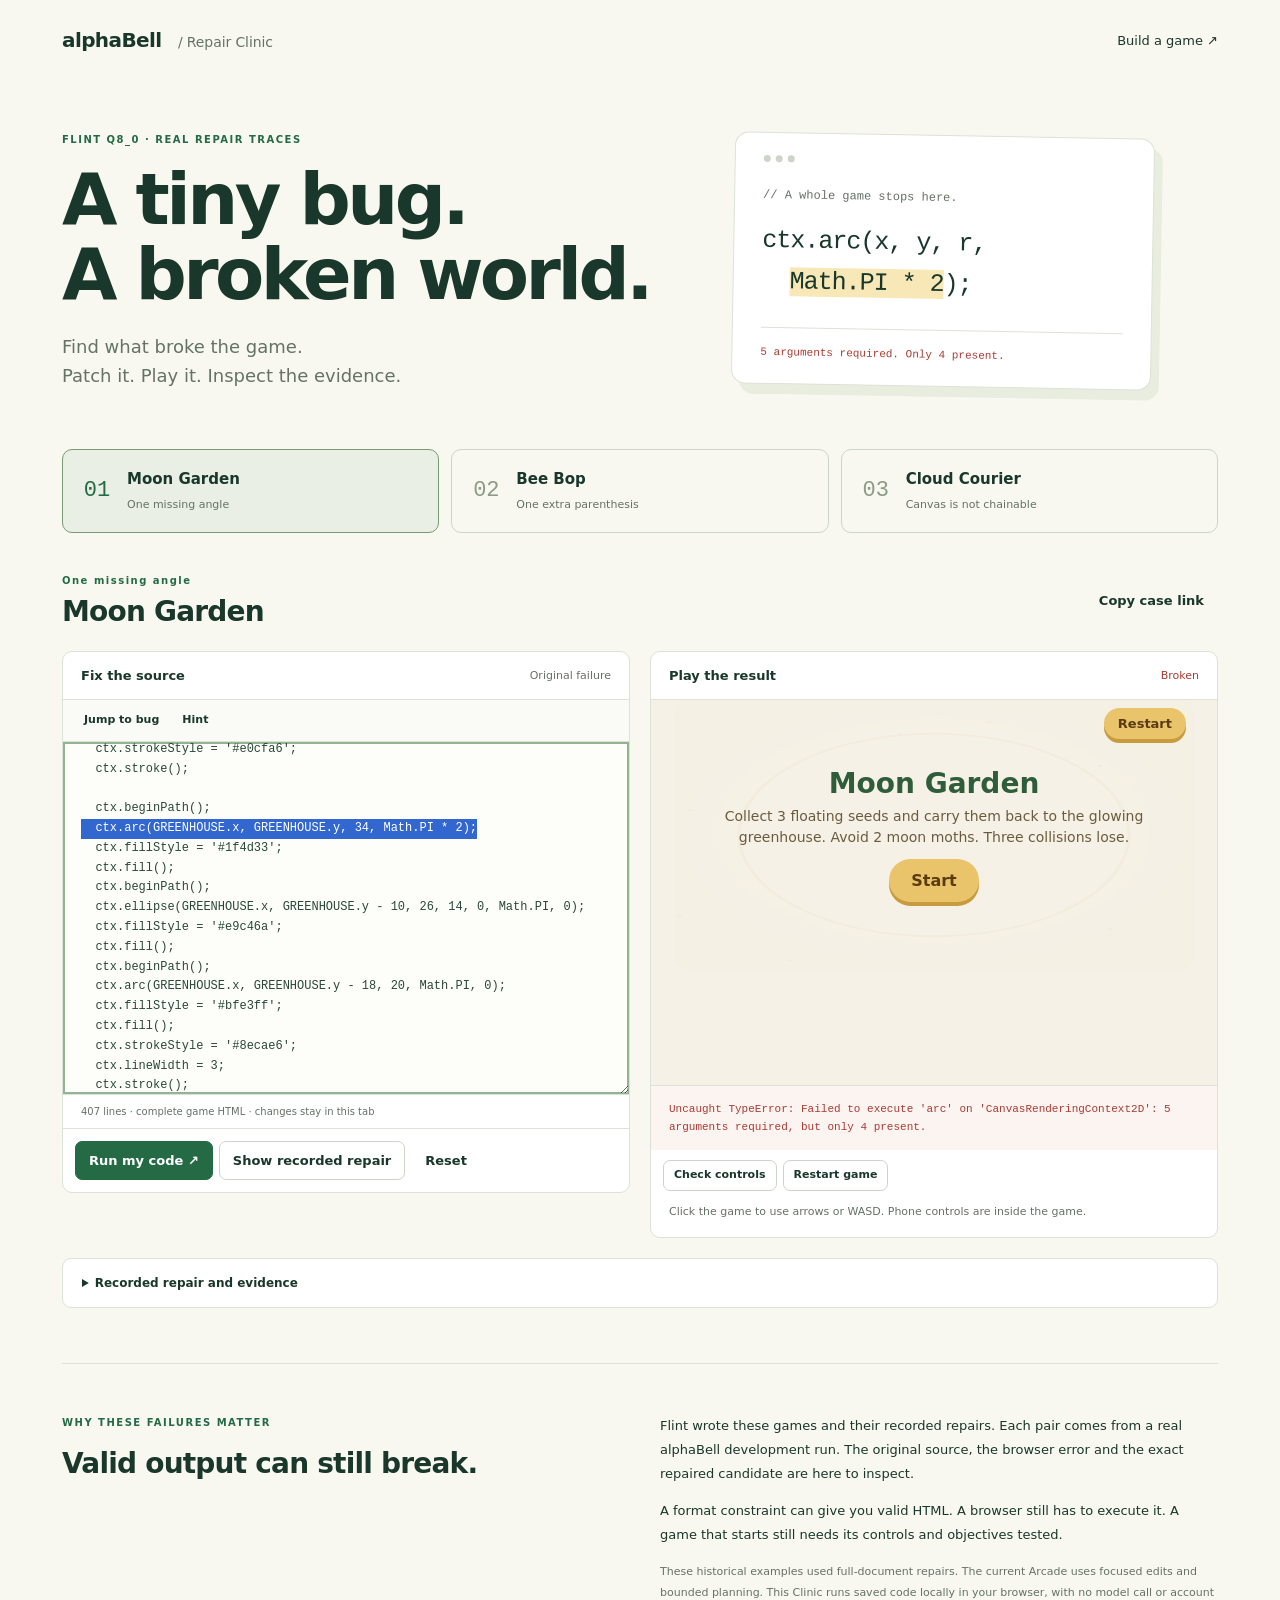
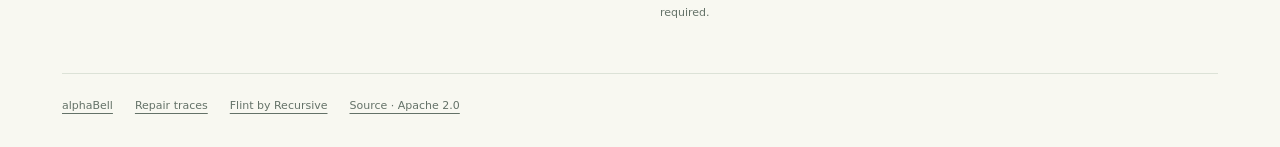
==== index.html @ 0b6dd217 "Build an interactive clinic from real Flint repair traces" ====
<!doctype html>
<html lang="en">
<head>
<meta charset="utf-8">
<meta name="viewport" content="width=device-width, initial-scale=1">
<meta name="description" content="Three real Flint coding failures. Find the bug, patch the game, and play the repair. An open browser-game debugging lab by alphaBell.">
<meta http-equiv="Content-Security-Policy" content="default-src 'self'; script-src 'self' 'unsafe-inline'; style-src 'self' 'unsafe-inline'; img-src 'self' data:; frame-src 'self' blob:; connect-src 'self'; object-src 'none'; base-uri 'none'; form-action 'none'">
<title>Flint Repair Clinic by alphaBell</title>
<link rel="stylesheet" href="style.css">
<script src="app.js" defer></script>
</head>
<body>
<header><a class="brand" href="https://huggingface.co/alphabell" target="_blank" rel="noopener">alphaBell <span>/ Repair Clinic</span></a><a href="https://huggingface.co/spaces/alphabell/Flint-Arcade" target="_blank" rel="noopener">Build a game <span aria-hidden="true">↗</span></a></header>
<main>
<section class="intro">
  <div><p class="eyebrow">FLINT Q8_0 · REAL REPAIR TRACES</p><h1>A tiny bug.<br>A broken world.</h1><p class="lead">Find what broke the game.<br>Patch it. Play it. Inspect the evidence.</p></div>
  <div class="hero-code" aria-hidden="true"><div class="window-dots"><i></i><i></i><i></i></div><span class="code-comment">// A whole game stops here.</span><code>ctx.arc(x, y, r,<br>&nbsp;&nbsp;<mark>Math.PI * 2</mark>);</code><span class="error-underline"></span><p>5 arguments required. Only 4 present.</p></div>
</section>
<nav class="cases" aria-label="Choose a repair case" id="case-list"></nav>
<section class="workshop" aria-labelledby="case-title">
  <div class="case-heading"><div><p class="eyebrow" id="case-label"></p><h2 id="case-title">Loading cases</h2></div><button class="text-button" id="share" type="button">Copy case link</button></div>
  <div class="workbench">
    <div class="source-panel">
      <div class="panel-head"><h3>Fix the source</h3><span id="source-state">Original failure</span></div>
      <div class="source-tools"><button id="fault" type="button">Jump to bug</button><button id="hint" type="button" aria-expanded="false" aria-controls="hint-text">Hint</button></div>
      <p id="hint-text" class="hint" hidden></p>
      <label class="sr-only" for="editor">Complete game HTML, editable</label>
      <textarea id="editor" spellcheck="false" autocapitalize="off" autocomplete="off" autocorrect="off" wrap="off"></textarea>
      <p class="editor-caption" id="editor-caption"></p>
      <div class="actions"><button class="primary" id="run" type="button">Run my code <span aria-hidden="true">↗</span></button><button id="repair" type="button">Show recorded repair</button><button class="text-button" id="reset" type="button">Reset</button></div>
    </div>
    <div class="play-panel">
      <div class="panel-head"><h3>Play the result</h3><span class="status" id="status" role="status" aria-live="polite">Loading</span></div>
      <div class="game-wrap"><iframe id="game" title="Selected game in an isolated preview" sandbox="allow-scripts allow-pointer-lock" referrerpolicy="no-referrer" allow=""></iframe></div>
      <div class="result" id="result" aria-live="polite"></div>
      <div class="play-tools"><button id="check" type="button">Check controls</button><button id="restart" type="button">Restart game</button></div>
      <p class="caption">Click the game to use arrows or WASD. Phone controls are inside the game.</p>
    </div>
  </div>
  <details id="evidence"><summary>Recorded repair and evidence</summary><div class="evidence-body"><p id="case-note"></p><pre id="diff"></pre><div class="evidence-grid"><div><h3>Original browser error</h3><pre id="original-error"></pre></div><div><h3>Recorded checks</h3><p id="recorded-checks"></p><p class="caption">Historical smoke checks cover startup, brief input and restart. They do not establish complete gameplay or model success rates.</p></div></div><p class="hashes" id="hashes"></p><div class="evidence-links"><button id="download" type="button">Download this case</button><a href="cases.json" download>All 3 cases (JSON)</a><a id="source-dataset" target="_blank" rel="noopener">Original dataset ↗</a></div></div></details>
</section>
<section class="notes"><div><p class="eyebrow">WHY THESE FAILURES MATTER</p><h2>Valid output can still break.</h2></div><div><p>Flint wrote these games and their recorded repairs. Each pair comes from a real alphaBell development run. The original source, the browser error and the exact repaired candidate are here to inspect.</p><p>A format constraint can give you valid HTML. A browser still has to execute it. A game that starts still needs its controls and objectives tested.</p><p class="caption">These historical examples used full-document repairs. The current Arcade uses focused edits and bounded planning. This Clinic runs saved code locally in your browser, with no model call or account required.</p></div></section>
<footer><a href="https://huggingface.co/alphabell" target="_blank" rel="noopener">alphaBell</a><a href="https://huggingface.co/datasets/alphabell/Flint-Arcade-Trajectories" target="_blank" rel="noopener">Repair traces</a><a href="https://huggingface.co/RecursiveSI/flint" target="_blank" rel="noopener">Flint by Recursive</a><a href="https://huggingface.co/spaces/alphabell/Flint-Repair-Clinic/tree/main" target="_blank" rel="noopener">Source · Apache 2.0</a></footer>
</main>
<p id="toast" role="status" hidden></p>
</body></html>
---- style.css ----
:root{color-scheme:light;--ink:#19372a;--muted:#647268;--paper:#f8f8f1;--line:#dce2d7;--accent:#246b45;--soft:#e9efe5;--error:#aa3b32;font-family:Inter,ui-sans-serif,system-ui,-apple-system,BlinkMacSystemFont,"Segoe UI",sans-serif;color:var(--ink);background:var(--paper);font-synthesis:none}
*{box-sizing:border-box}body{margin:0}a{color:inherit;text-underline-offset:4px}button,a,textarea{touch-action:manipulation}button{font:inherit;cursor:pointer;border:1px solid #cbd6c8;color:var(--ink);background:white;border-radius:7px;padding:10px 13px;line-height:1.35;font-size:13px;font-weight:600}button:hover{border-color:var(--accent);background:#f4f7f1}button:disabled{opacity:.5;cursor:wait}button:focus-visible,a:focus-visible,summary:focus-visible{outline:3px solid #82ac6a;outline-offset:4px}.primary{background:var(--accent);border-color:var(--accent);color:#fff}.primary:hover{background:#1b5537;color:white}.text-button{border-color:transparent;background:transparent}.sr-only{position:absolute;width:1px;height:1px;margin:-1px;overflow:hidden;clip:rect(0,0,0,0);white-space:nowrap}header{max-width:1220px;margin:auto;display:flex;align-items:center;justify-content:space-between;padding:28px 32px;gap:15px;font-size:13px}header a{text-decoration:none}.brand{font-size:20px;font-weight:800;letter-spacing:-.6px}.brand span{font-size:14px;font-weight:450;letter-spacing:-.1px;color:var(--muted);padding-left:10px}main{max-width:1220px;margin:auto;padding:0 32px}.intro{display:grid;grid-template-columns:1fr .8fr;align-items:center;gap:64px;padding:52px 0 58px}.eyebrow{font-size:10px;letter-spacing:1.5px;line-height:1.6;font-weight:750;margin:0 0 14px;color:var(--accent)}h1{font-size:clamp(44px,5.6vw,76px);letter-spacing:-3.5px;line-height:1.04;margin:0 0 22px;font-weight:750}.lead{font-size:18px;line-height:1.6;color:var(--muted);margin:0}.hero-code{border:1px solid var(--line);border-radius:14px;box-shadow:8px 10px 0 #e8eddf;background:#fff;padding:22px 28px;transform:rotate(1deg);max-width:420px}.window-dots{display:flex;gap:5px;padding-bottom:26px}.window-dots i{width:7px;height:7px;border-radius:50%;background:#cdd5ca}.code-comment{font:12px ui-monospace,SFMono-Regular,monospace;color:var(--muted);display:block;margin:0 0 18px}.hero-code code{font:clamp(18px,2vw,25px)/1.65 ui-monospace,SFMono-Regular,monospace;letter-spacing:-1px}.hero-code mark{background:#f8e8b8;color:inherit}.hero-code p{font:11px/1.7 ui-monospace,SFMono-Regular,monospace;margin:24px 0 0;color:var(--error);border-top:1px solid var(--line);padding-top:15px}.cases{display:grid;grid-template-columns:repeat(3,1fr);gap:12px;margin-bottom:40px}.case-button{text-align:left;display:flex;align-items:center;gap:14px;padding:19px 18px;background:transparent;border-radius:10px;font-size:15px}.case-button[aria-pressed=true]{background:var(--soft);border-color:#799977}.case-num{width:32px;height:36px;display:grid;place-items:center;font:22px ui-monospace,SFMono-Regular,monospace;color:#8b9b86;flex-shrink:0}.case-button[aria-pressed=true] .case-num{color:var(--accent)}.case-button strong{display:block;font-size:15px;margin-bottom:4px}.case-button small{font-size:11px;color:var(--muted);font-weight:400}.case-heading{display:flex;justify-content:space-between;align-items:center;gap:15px;margin-bottom:22px}.case-heading .eyebrow{margin-bottom:6px}h2{font-size:28px;letter-spacing:-.8px;line-height:1.2;margin:0}h3{font-size:13px;margin:0;font-weight:650}.workbench{display:grid;grid-template-columns:1fr 1fr;gap:20px;align-items:start}.source-panel,.play-panel{min-width:0;border:1px solid var(--line);border-radius:10px;background:#fff;overflow:hidden}.panel-head{display:flex;justify-content:space-between;gap:8px;padding:16px 18px;align-items:center;border-bottom:1px solid var(--line)}.panel-head>span{font-size:11px;color:var(--muted)}.source-tools{display:flex;gap:5px;padding:8px 12px;border-bottom:1px solid var(--line);background:#fafbf7}.source-tools button{font-size:11px;padding:5px 9px;border:none;background:transparent}textarea{width:100%;height:352px;display:block;resize:vertical;border:none;outline:none;padding:18px;tab-size:2;font:12px/1.65 ui-monospace,SFMono-Regular,Consolas,monospace;color:#294837;background:#fdfefa;white-space:pre;overscroll-behavior:contain}textarea:focus{box-shadow:inset 0 0 0 2px #94b393}.editor-caption{font-size:10px;line-height:1.5;padding:9px 18px;margin:0;color:var(--muted);border-top:1px solid var(--line)}.actions{display:flex;flex-wrap:wrap;gap:6px;padding:12px;border-top:1px solid var(--line)}.hint{font-size:12px;line-height:1.6;margin:0;background:#edf4e9;border-bottom:1px solid var(--line);padding:12px 18px}.game-wrap{height:385px;background:#eef1e8}iframe{width:100%;height:100%;border:0;background:#eef1e8}.result{padding:14px 18px;min-height:65px;font:11px/1.65 ui-monospace,SFMono-Regular,monospace;border-top:1px solid var(--line);overflow-wrap:anywhere;background:#f6f8f2;white-space:pre-wrap}.result.error{color:var(--error);background:#fcf4f1}.result.ok{color:#246b45}.play-tools{padding:10px 12px 0;display:flex;gap:6px}.play-tools button{font-size:11px;padding:7px 10px}.caption{font-size:11px;line-height:1.65;color:var(--muted);margin:12px 18px 16px}.status[data-kind=error]{color:var(--error)}.status[data-kind=ok]{color:var(--accent)}details{border:1px solid var(--line);border-radius:9px;margin:20px 0 0;background:#fff}summary{padding:17px 19px;font-size:12px;font-weight:600;cursor:pointer}.evidence-body{border-top:1px solid var(--line);padding:22px;font-size:13px;line-height:1.7}.evidence-body>p{margin-top:0}.evidence-body pre{font:11px/1.7 ui-monospace,SFMono-Regular,monospace;max-height:400px;overflow:auto;background:#f4f6ef;padding:15px;border-radius:5px;white-space:pre;tab-size:2}.evidence-grid{display:grid;grid-template-columns:1fr 1fr;gap:24px;min-width:0}.evidence-grid>div{min-width:0}.evidence-grid pre{white-space:pre-wrap;overflow-wrap:anywhere}.evidence-grid .caption{margin-left:0;margin-right:0}.hashes{font:10px/1.8 ui-monospace,SFMono-Regular,monospace;overflow-wrap:anywhere;color:var(--muted)}.evidence-links{display:flex;gap:18px;flex-wrap:wrap;align-items:center;font-size:12px}.notes{display:grid;grid-template-columns:1fr 1fr;gap:40px;border-top:1px solid var(--line);padding:50px 0;margin:55px 0 0}.notes>div>p{font-size:13px;line-height:1.85;margin-top:0}.notes>div>.eyebrow{font-size:10px}.notes .caption{margin:15px 0 0;font-size:11px}footer{display:flex;flex-wrap:wrap;gap:22px;border-top:1px solid var(--line);padding:25px 0 35px;color:var(--muted);font-size:11px}#toast{position:fixed;bottom:20px;left:50%;transform:translateX(-50%);max-width:90vw;background:var(--ink);color:#fff;border-radius:8px;font-size:12px;padding:12px 18px;box-shadow:0 3px 20px #0002;z-index:10}
@media(max-width:760px){header{padding:23px 20px}.brand{font-size:18px}.brand span{font-size:11px;padding-left:5px}header>a:last-child{font-size:11px}main{padding:0 20px}.intro{grid-template-columns:1fr;gap:30px;padding:28px 0 32px}h1{font-size:54px;letter-spacing:-2.8px}.lead{font-size:16px}.hero-code{display:none}.cases{gap:7px;margin-bottom:28px}.case-button{padding:11px 9px;display:block}.case-num{font-size:16px;width:auto;height:auto;display:block;margin:0 0 7px}.case-button strong{font-size:11px}.case-button small{font-size:9px;line-height:1.5;display:block}.case-heading h2{font-size:25px}.case-heading>button{font-size:10px;padding:8px}.workbench{grid-template-columns:1fr;gap:15px}.play-panel{grid-row:1}.game-wrap{height:390px}textarea{height:270px;font-size:11px}.panel-head{padding:14px 15px}.actions button{font-size:11px;padding:9px 10px}.notes{grid-template-columns:1fr;gap:20px;margin-top:35px;padding:30px 0}.notes h2{font-size:25px}.evidence-grid{grid-template-columns:1fr}.evidence-body{padding:15px}.evidence-links{gap:13px}footer{gap:16px}.source-tools{padding:7px 9px}.editor-caption{font-size:9px}}
@media(prefers-reduced-motion:reduce){*,*::before,*::after{scroll-behavior:auto!important;animation:none!important;transition:none!important}}
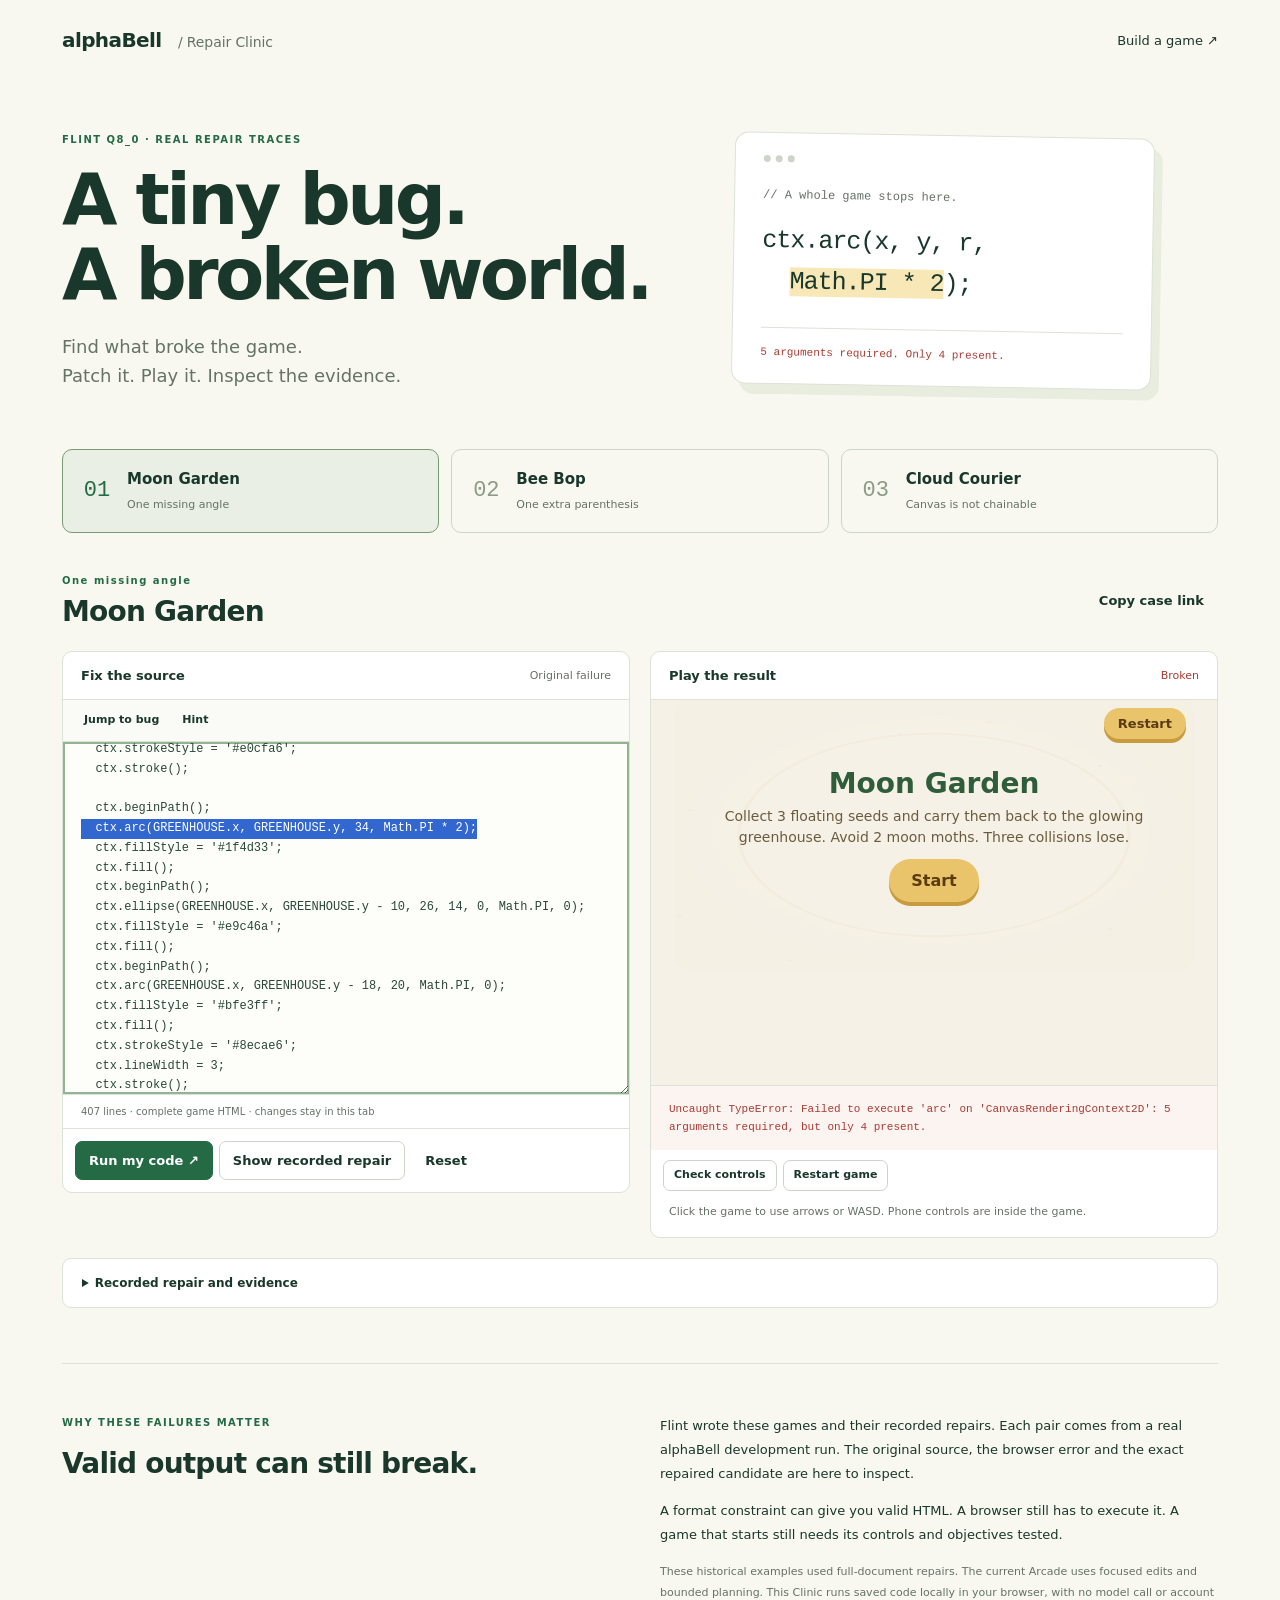
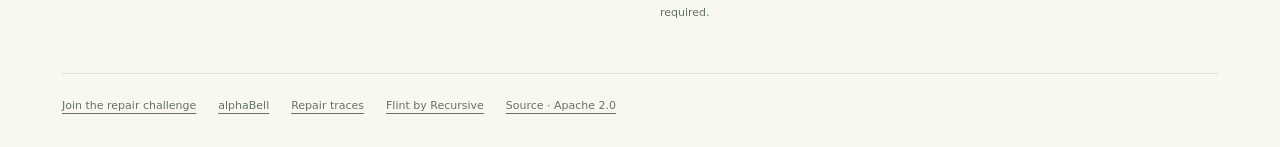
==== commit 0f963157: "Link the community contribution thread from the app" ====
--- a/index.html
+++ b/index.html
@@ -4,7 +4,7 @@
 <meta charset="utf-8">
 <meta name="viewport" content="width=device-width, initial-scale=1">
 <meta name="description" content="Three real Flint coding failures. Find the bug, patch the game, and play the repair. An open browser-game debugging lab by alphaBell.">
-<meta http-equiv="Content-Security-Policy" content="default-src 'self'; script-src 'self' 'unsafe-inline'; style-src 'self' 'unsafe-inline'; img-src 'self' data:; frame-src 'self' blob:; connect-src 'self'; object-src 'none'; base-uri 'none'; form-action 'none'">
+<meta http-equiv="Content-Security-Policy" content="default-src 'self'; script-src 'self' 'unsafe-inline'; style-src 'self' 'unsafe-inline'; img-src 'self' data:; frame-src 'none'; connect-src 'self'; object-src 'none'; base-uri 'none'; form-action 'none'">
 <title>Flint Repair Clinic by alphaBell</title>
 <link rel="stylesheet" href="style.css">
 <script src="app.js" defer></script>
@@ -40,7 +40,7 @@
   <details id="evidence"><summary>Recorded repair and evidence</summary><div class="evidence-body"><p id="case-note"></p><pre id="diff"></pre><div class="evidence-grid"><div><h3>Original browser error</h3><pre id="original-error"></pre></div><div><h3>Recorded checks</h3><p id="recorded-checks"></p><p class="caption">Historical smoke checks cover startup, brief input and restart. They do not establish complete gameplay or model success rates.</p></div></div><p class="hashes" id="hashes"></p><div class="evidence-links"><button id="download" type="button">Download this case</button><a href="cases.json" download>All 3 cases (JSON)</a><a id="source-dataset" target="_blank" rel="noopener">Original dataset ↗</a></div></div></details>
 </section>
 <section class="notes"><div><p class="eyebrow">WHY THESE FAILURES MATTER</p><h2>Valid output can still break.</h2></div><div><p>Flint wrote these games and their recorded repairs. Each pair comes from a real alphaBell development run. The original source, the browser error and the exact repaired candidate are here to inspect.</p><p>A format constraint can give you valid HTML. A browser still has to execute it. A game that starts still needs its controls and objectives tested.</p><p class="caption">These historical examples used full-document repairs. The current Arcade uses focused edits and bounded planning. This Clinic runs saved code locally in your browser, with no model call or account required.</p></div></section>
-<footer><a href="https://huggingface.co/alphabell" target="_blank" rel="noopener">alphaBell</a><a href="https://huggingface.co/datasets/alphabell/Flint-Arcade-Trajectories" target="_blank" rel="noopener">Repair traces</a><a href="https://huggingface.co/RecursiveSI/flint" target="_blank" rel="noopener">Flint by Recursive</a><a href="https://huggingface.co/spaces/alphabell/Flint-Repair-Clinic/tree/main" target="_blank" rel="noopener">Source · Apache 2.0</a></footer>
+<footer><a href="https://huggingface.co/spaces/alphabell/Flint-Repair-Clinic/discussions/4" target="_blank" rel="noopener">Join the repair challenge</a><a href="https://huggingface.co/alphabell" target="_blank" rel="noopener">alphaBell</a><a href="https://huggingface.co/datasets/alphabell/Flint-Arcade-Trajectories" target="_blank" rel="noopener">Repair traces</a><a href="https://huggingface.co/RecursiveSI/flint" target="_blank" rel="noopener">Flint by Recursive</a><a href="https://huggingface.co/spaces/alphabell/Flint-Repair-Clinic/tree/main" target="_blank" rel="noopener">Source · Apache 2.0</a></footer>
 </main>
 <p id="toast" role="status" hidden></p>
 </body></html>
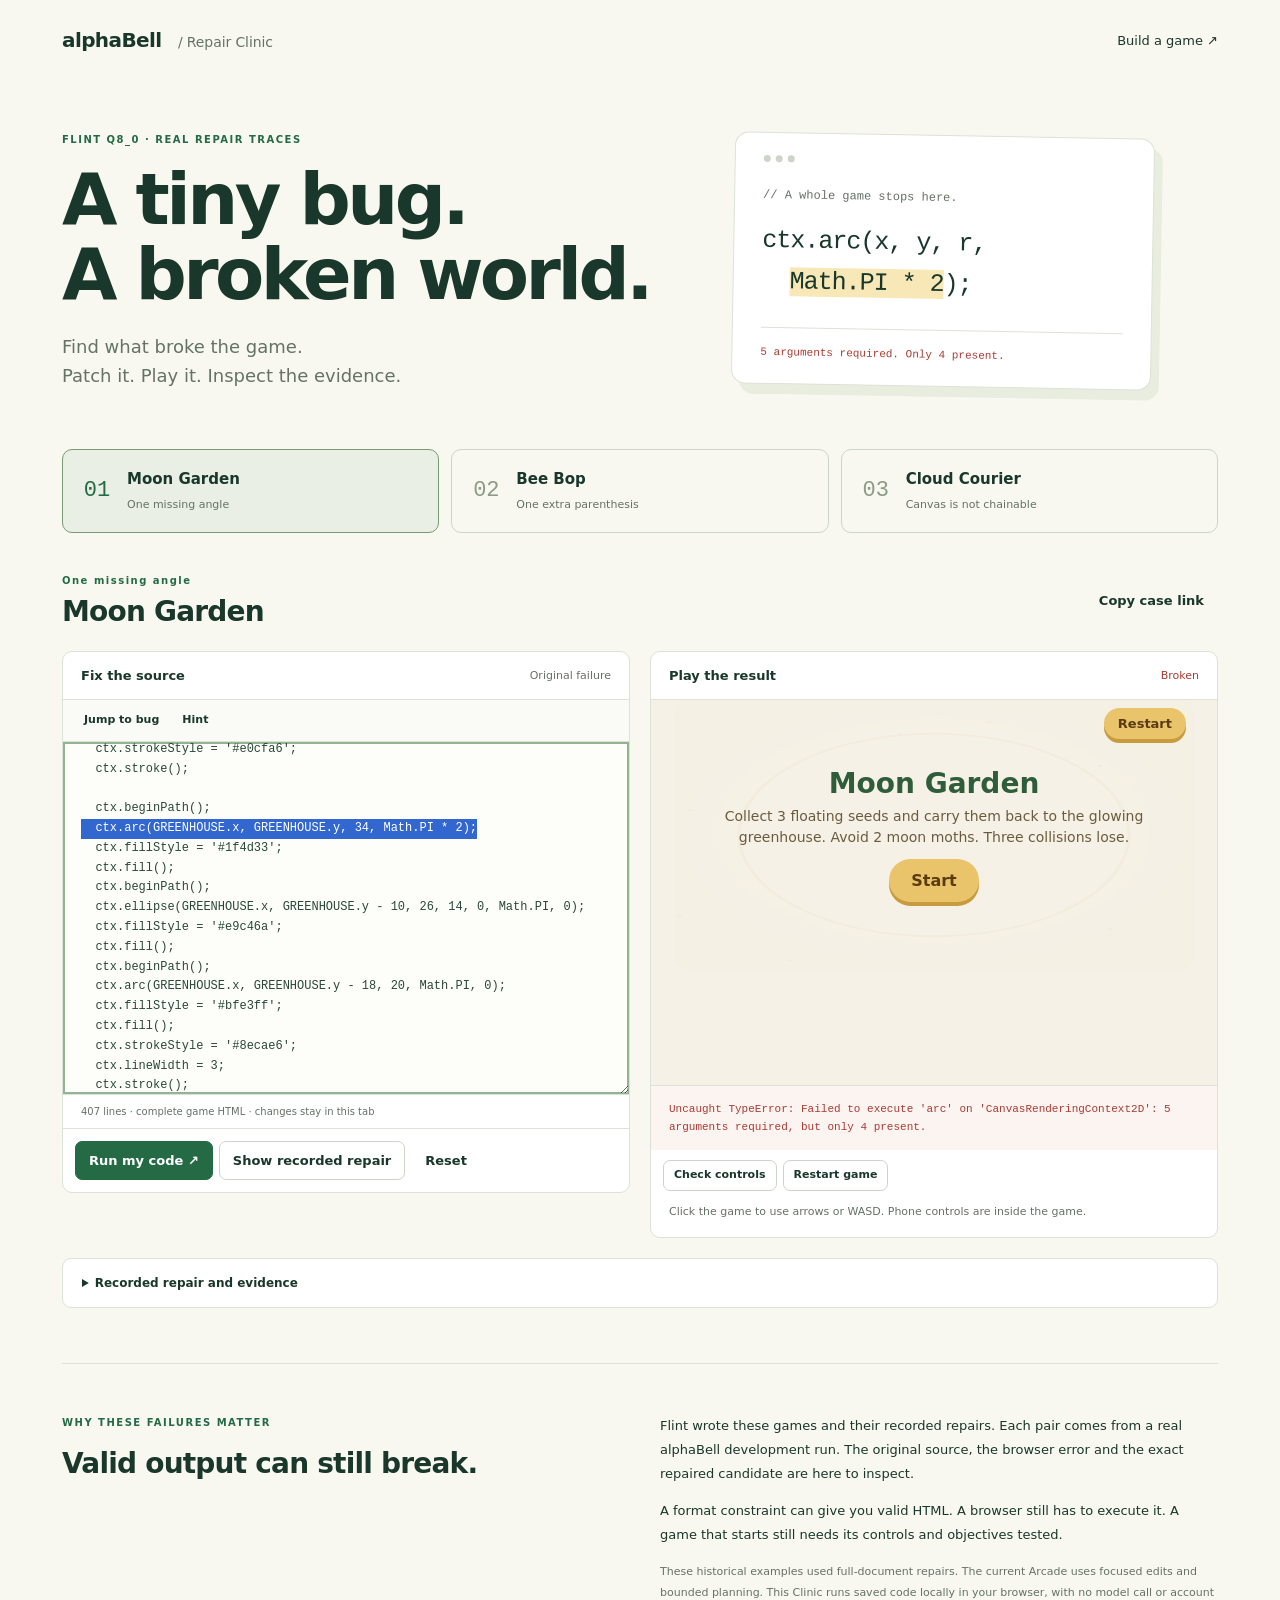
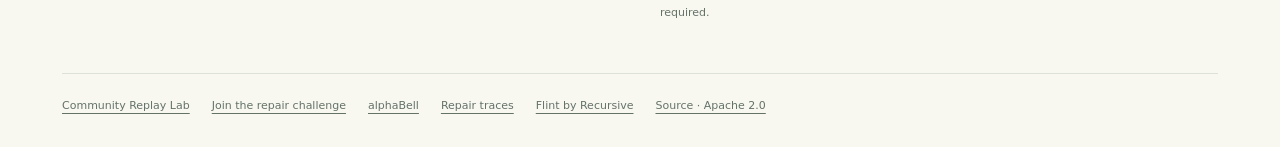
==== commit 0fae295e: "Add the community-inspired deterministic replay lab" ====
--- a/index.html
+++ b/index.html
@@ -6,6 +6,7 @@
 <meta name="description" content="Three real Flint coding failures. Find the bug, patch the game, and play the repair. An open browser-game debugging lab by alphaBell.">
 <meta http-equiv="Content-Security-Policy" content="default-src 'self'; script-src 'self' 'unsafe-inline'; style-src 'self' 'unsafe-inline'; img-src 'self' data:; frame-src 'none'; connect-src 'self'; object-src 'none'; base-uri 'none'; form-action 'none'">
 <title>Flint Repair Clinic by alphaBell</title>
+<link rel="icon" type="image/svg+xml" href="favicon.svg">
 <link rel="stylesheet" href="style.css">
 <script src="app.js" defer></script>
 </head>
@@ -40,7 +41,7 @@
   <details id="evidence"><summary>Recorded repair and evidence</summary><div class="evidence-body"><p id="case-note"></p><pre id="diff"></pre><div class="evidence-grid"><div><h3>Original browser error</h3><pre id="original-error"></pre></div><div><h3>Recorded checks</h3><p id="recorded-checks"></p><p class="caption">Historical smoke checks cover startup, brief input and restart. They do not establish complete gameplay or model success rates.</p></div></div><p class="hashes" id="hashes"></p><div class="evidence-links"><button id="download" type="button">Download this case</button><a href="cases.json" download>All 3 cases (JSON)</a><a id="source-dataset" target="_blank" rel="noopener">Original dataset ↗</a></div></div></details>
 </section>
 <section class="notes"><div><p class="eyebrow">WHY THESE FAILURES MATTER</p><h2>Valid output can still break.</h2></div><div><p>Flint wrote these games and their recorded repairs. Each pair comes from a real alphaBell development run. The original source, the browser error and the exact repaired candidate are here to inspect.</p><p>A format constraint can give you valid HTML. A browser still has to execute it. A game that starts still needs its controls and objectives tested.</p><p class="caption">These historical examples used full-document repairs. The current Arcade uses focused edits and bounded planning. This Clinic runs saved code locally in your browser, with no model call or account required.</p></div></section>
-<footer><a href="https://huggingface.co/spaces/alphabell/Flint-Repair-Clinic/discussions/4" target="_blank" rel="noopener">Join the repair challenge</a><a href="https://huggingface.co/alphabell" target="_blank" rel="noopener">alphaBell</a><a href="https://huggingface.co/datasets/alphabell/Flint-Arcade-Trajectories" target="_blank" rel="noopener">Repair traces</a><a href="https://huggingface.co/RecursiveSI/flint" target="_blank" rel="noopener">Flint by Recursive</a><a href="https://huggingface.co/spaces/alphabell/Flint-Repair-Clinic/tree/main" target="_blank" rel="noopener">Source · Apache 2.0</a></footer>
+<footer><a href="replay.html">Community Replay Lab</a><a href="https://huggingface.co/spaces/alphabell/Flint-Repair-Clinic/discussions/4" target="_blank" rel="noopener">Join the repair challenge</a><a href="https://huggingface.co/alphabell" target="_blank" rel="noopener">alphaBell</a><a href="https://huggingface.co/datasets/alphabell/Flint-Arcade-Trajectories" target="_blank" rel="noopener">Repair traces</a><a href="https://huggingface.co/RecursiveSI/flint" target="_blank" rel="noopener">Flint by Recursive</a><a href="https://huggingface.co/spaces/alphabell/Flint-Repair-Clinic/tree/main" target="_blank" rel="noopener">Source · Apache 2.0</a></footer>
 </main>
 <p id="toast" role="status" hidden></p>
 </body></html>
